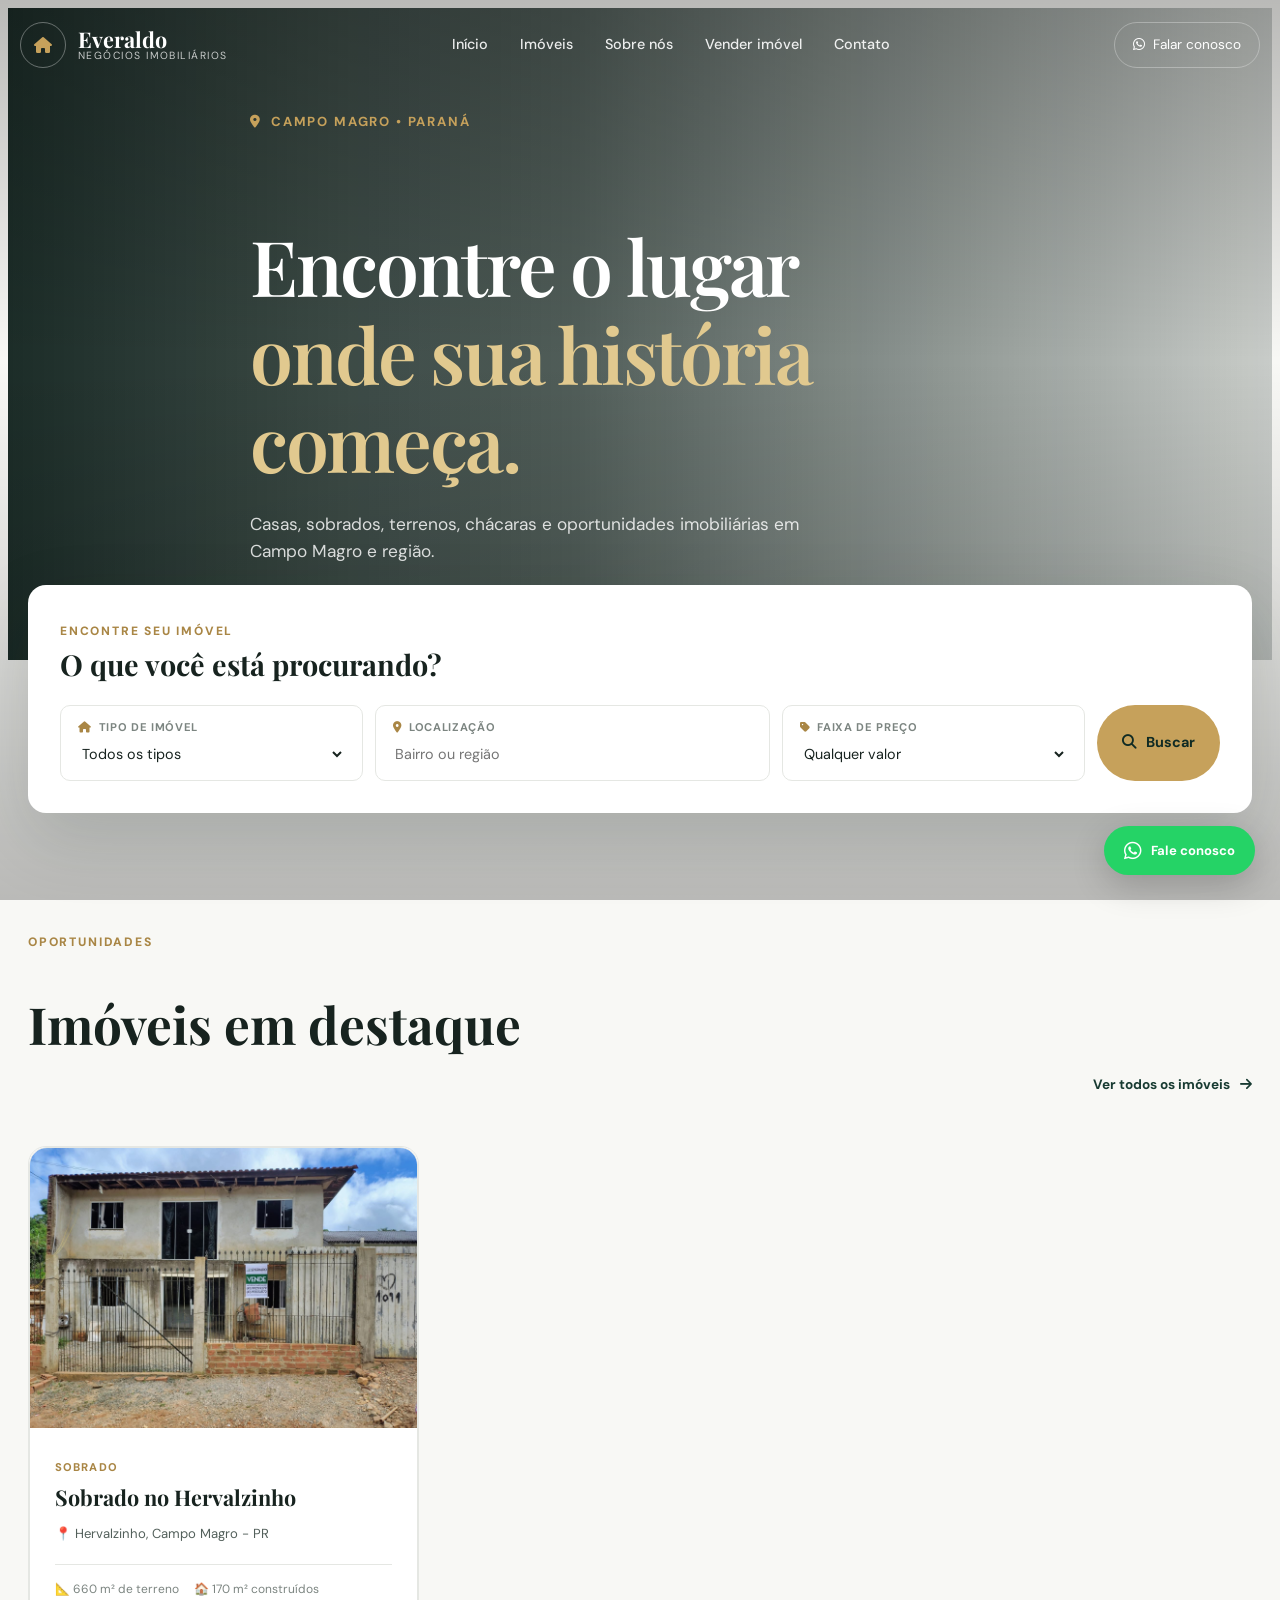
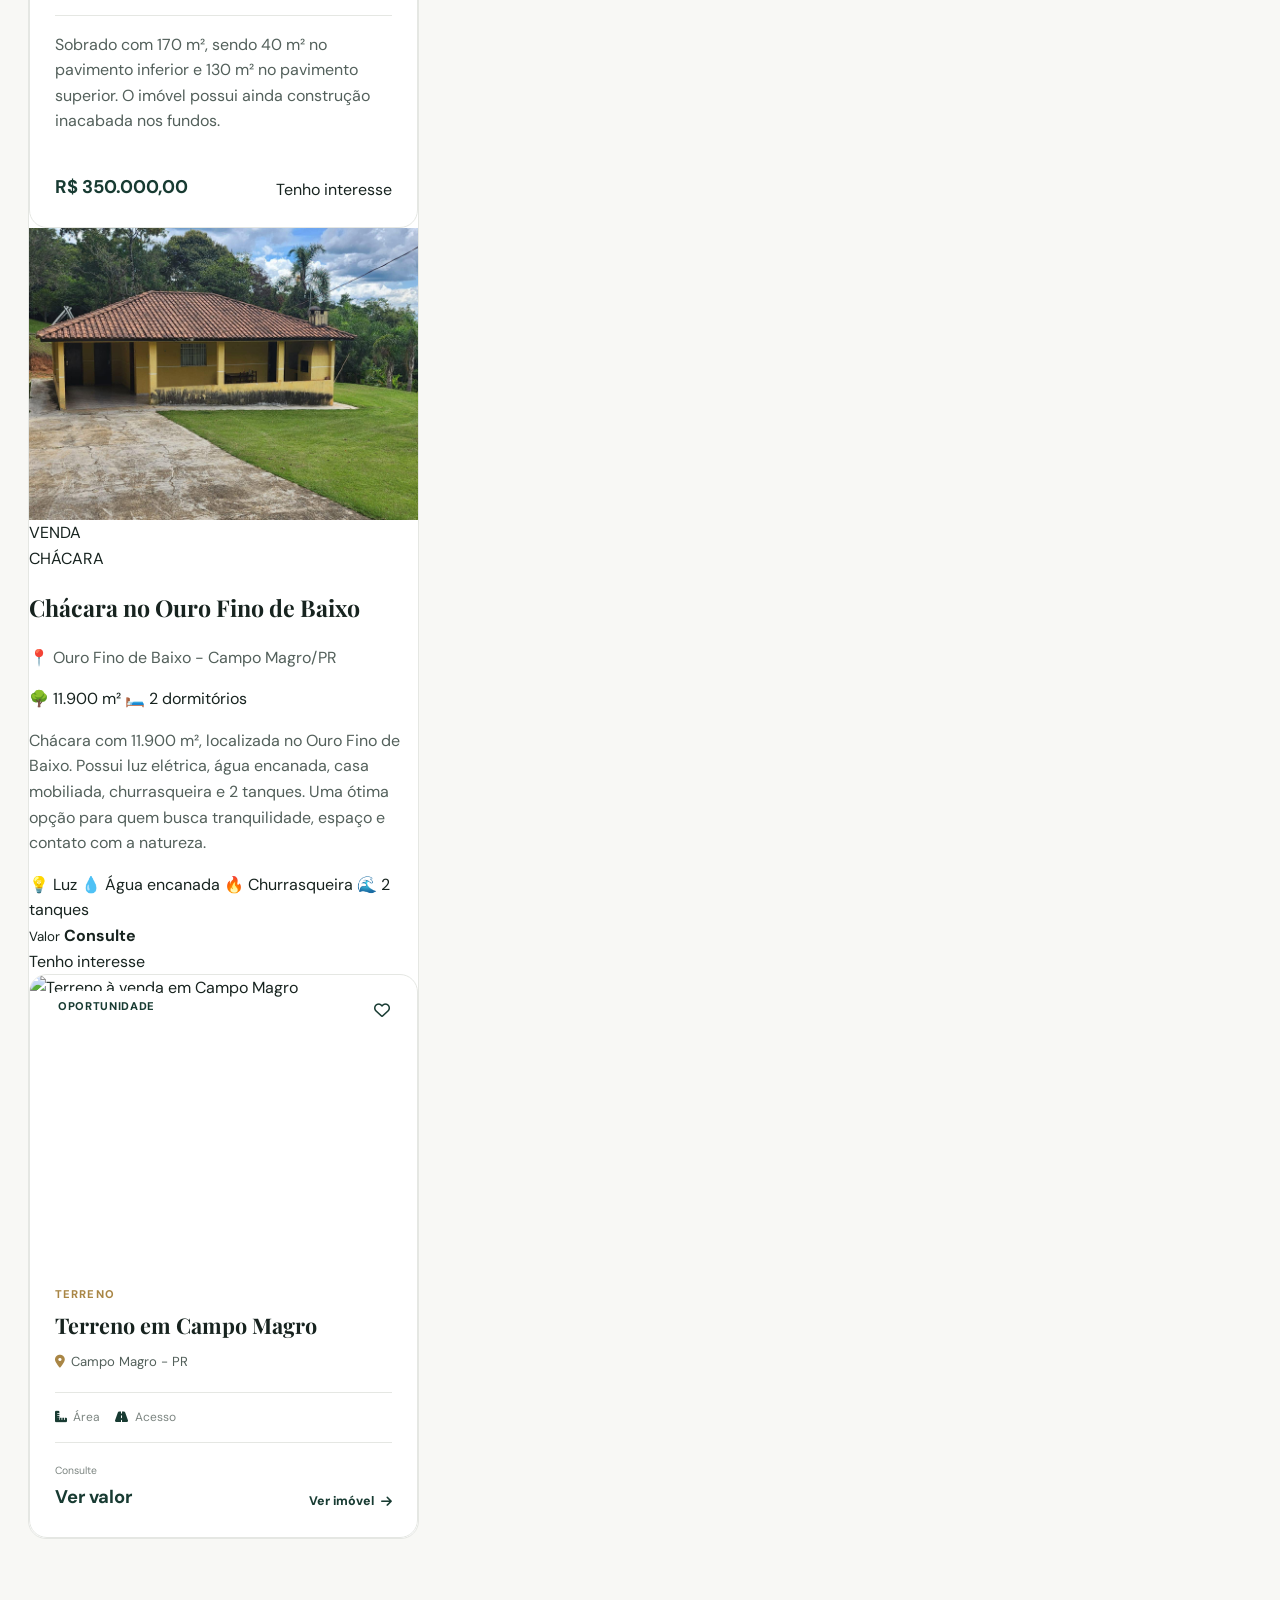
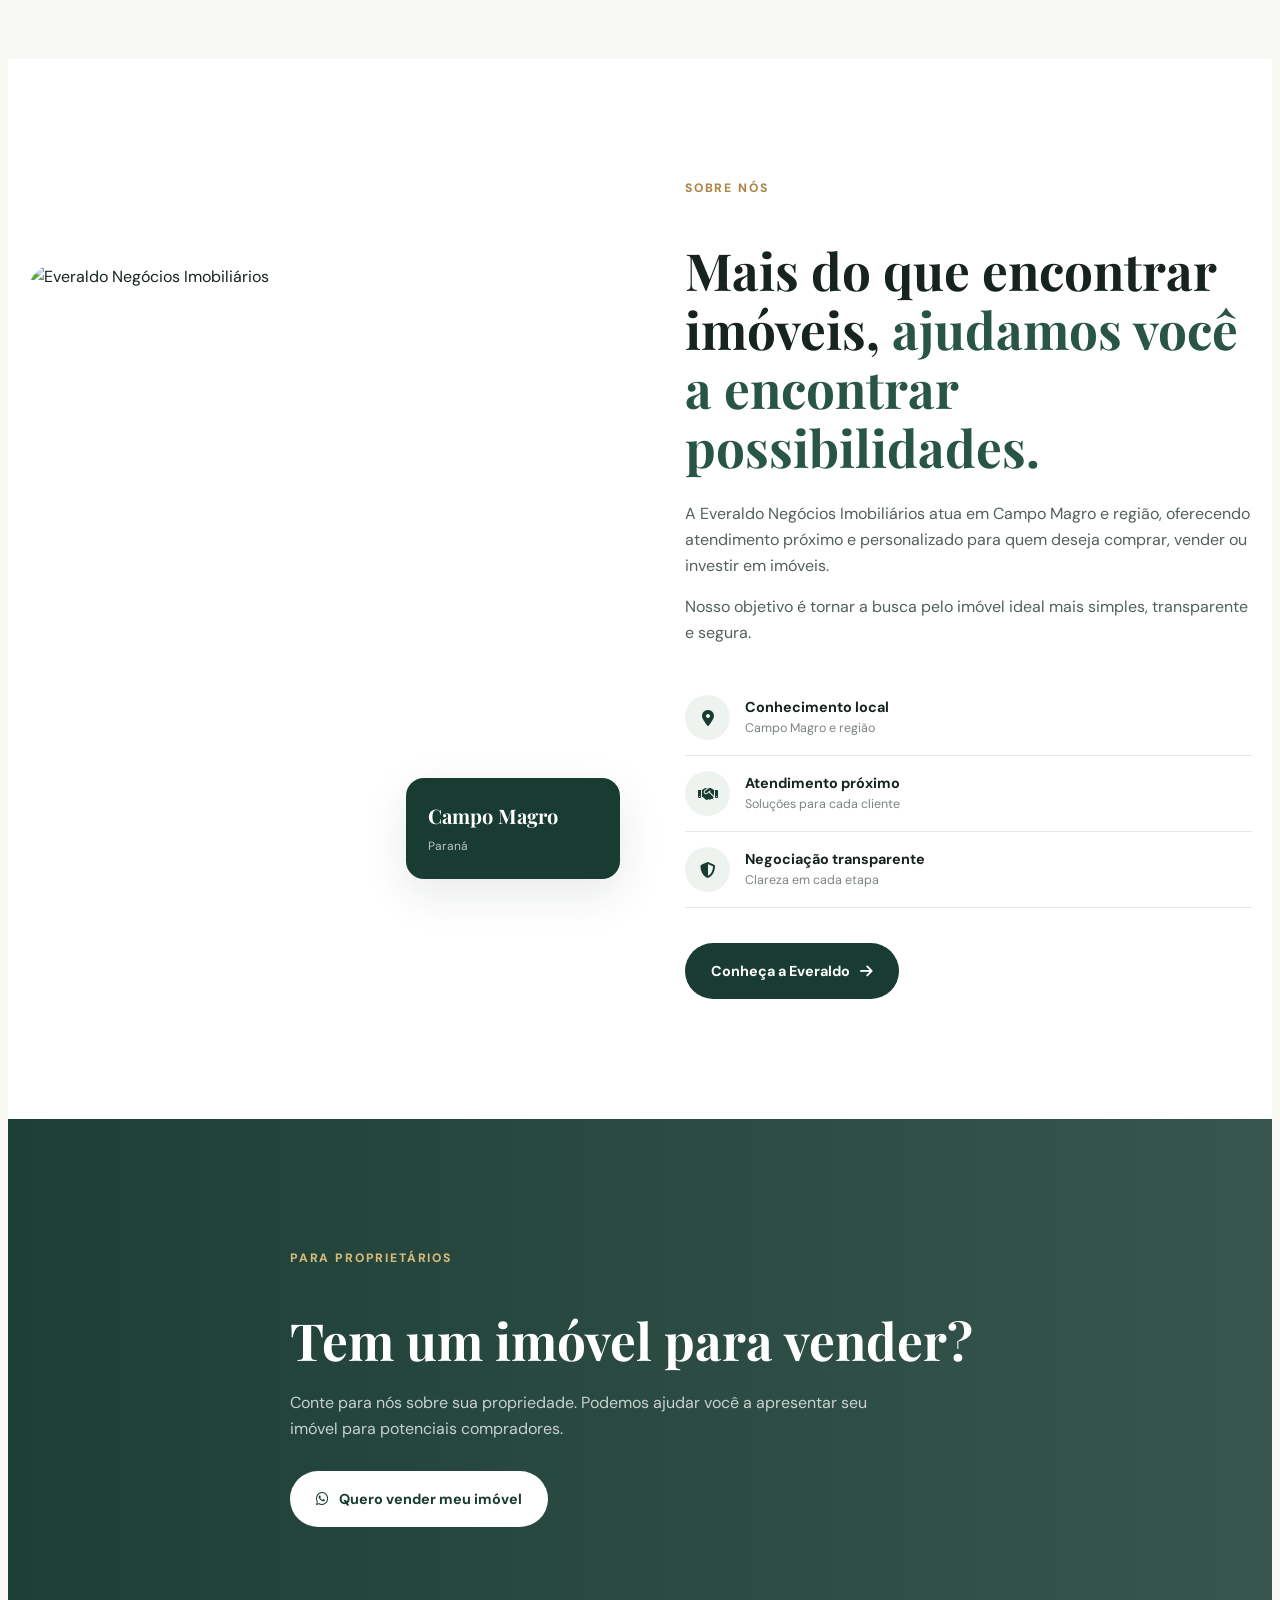
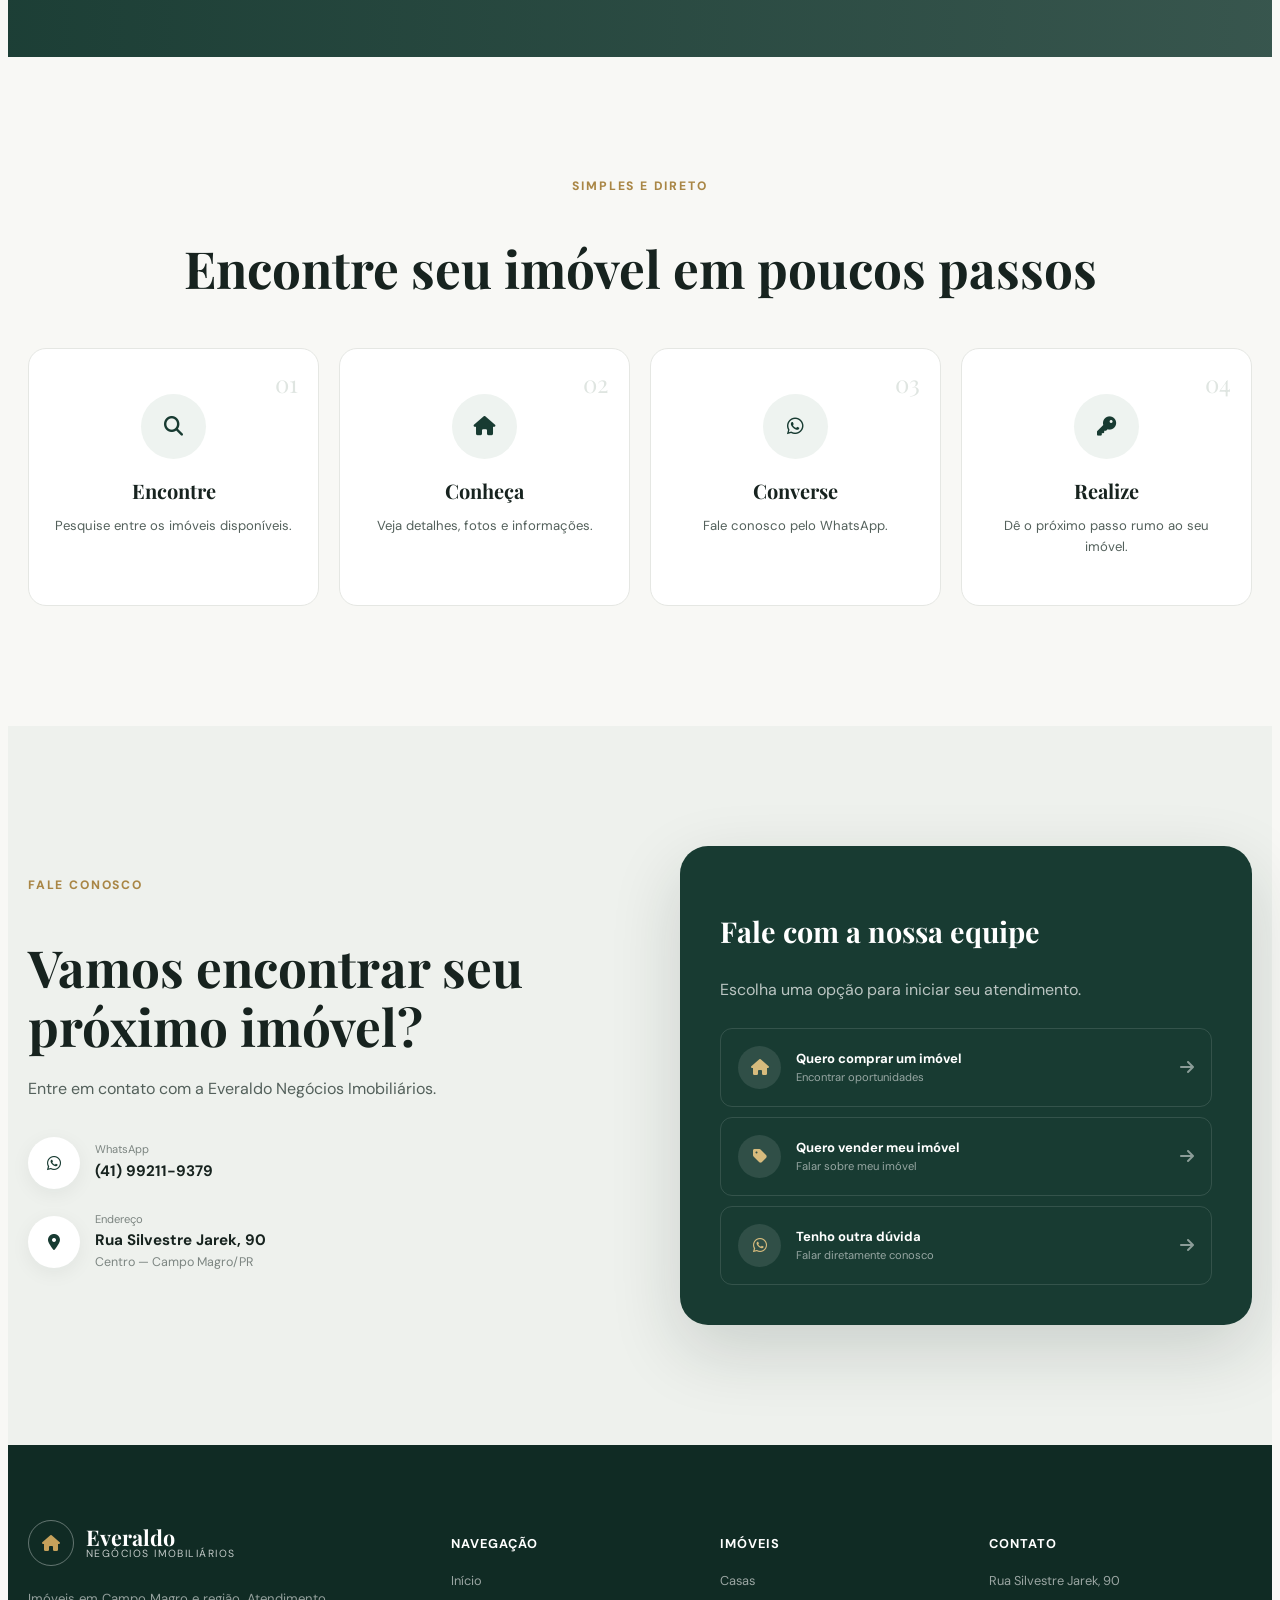
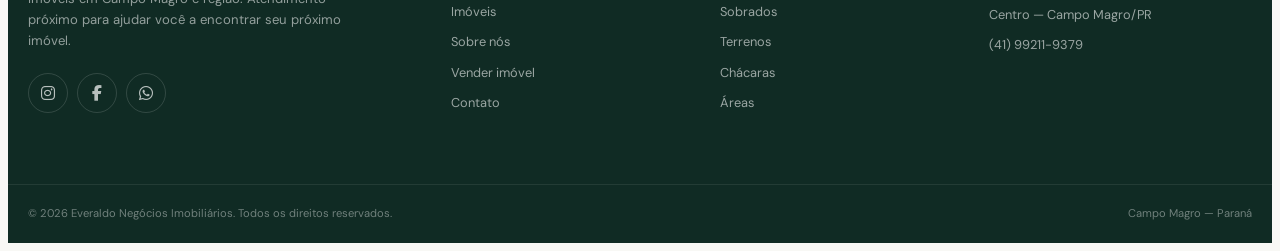
==== index.html @ e84a0f21 "Add files via upload" ====
<!DOCTYPE html>
<html lang="pt-BR">
<head>
    <meta charset="UTF-8">

    <meta name="viewport" content="width=device-width, initial-scale=1.0">

    <meta name="description"
          content="Everaldo Negócios Imobiliários. Encontre casas, sobrados, terrenos e chácaras em Campo Magro e região.">

    <meta name="keywords"
          content="imobiliária Campo Magro, imóveis Campo Magro, casas Campo Magro, terrenos Campo Magro, sobrados Campo Magro">

    <meta name="author" content="Everaldo Negócios Imobiliários">

    <title>Everaldo Negócios Imobiliários | Campo Magro - PR</title>

    <!-- CSS -->
    <link rel="stylesheet" href="index.css">

    <!-- Google Fonts -->
    <link rel="preconnect" href="https://fonts.googleapis.com">
    <link rel="preconnect" href="https://fonts.gstatic.com" crossorigin>

    <link href="https://fonts.googleapis.com/css2?family=DM+Sans:wght@400;500;600;700&family=Playfair+Display:wght@500;600;700&display=swap"
          rel="stylesheet">

    <!-- Ícones -->
    <link rel="stylesheet"
          href="https://cdnjs.cloudflare.com/ajax/libs/font-awesome/6.5.2/css/all.min.css">
</head>

<body>

<!-- =====================================================
     HEADER
===================================================== -->

<header class="header">

    <div class="container header-container">

        <!-- LOGO -->
        <a href="imagens/logo-escritorio.jpg" class="logo">

            <span class="logo-icon">
                <i class="fa-solid fa-house"></i>
            </span>

            <span class="logo-text">
                <strong>Everaldo</strong>
                <small>Negócios Imobiliários</small>
            </span>

        </a>


        <!-- MENU DESKTOP -->
        <nav class="nav">

            <a href="#inicio">Início</a>

            <a href="#imoveis">Imóveis</a>

            <a href="#sobre">Sobre nós</a>

            <a href="#vender">Vender imóvel</a>

            <a href="#contato">Contato</a>

        </nav>


        <!-- BOTÃO WHATSAPP -->
        <a
            href="https://wa.me/5541992119379"
            target="_blank"
            class="header-whatsapp">

            <i class="fa-brands fa-whatsapp"></i>

            Falar conosco

        </a>


        <!-- MENU MOBILE -->
        <button class="menu-mobile" aria-label="Abrir menu">

            <i class="fa-solid fa-bars"></i>

        </button>

    </div>

</header>


<!-- =====================================================
     HERO
===================================================== -->

<main>

<section class="hero" id="inicio">

    <div class="hero-overlay"></div>

    <div class="container hero-content">

        <span class="hero-label">

            <i class="fa-solid fa-location-dot"></i>

            Campo Magro • Paraná

        </span>


        <h1>

            Encontre o lugar
            <br>

            <span>onde sua história começa.</span>

        </h1>


        <p>

            Casas, sobrados, terrenos, chácaras e oportunidades
            imobiliárias em Campo Magro e região.

        </p>


        <div class="hero-buttons">

            <a href="#imoveis" class="btn btn-primary">

                <i class="fa-solid fa-magnifying-glass"></i>

                Encontrar meu imóvel

            </a>


            <a href="#vender" class="btn btn-outline">

                Quero vender meu imóvel

            </a>

        </div>

    </div>

</section>


<!-- =====================================================
     BUSCA
===================================================== -->

<section class="search-section">

    <div class="container">

        <div class="search-box">

            <div class="search-title">

                <span>Encontre seu imóvel</span>

                <h2>O que você está procurando?</h2>

            </div>


            <form class="property-search">

                <!-- TIPO -->

                <div class="search-field">

                    <label for="tipo">

                        <i class="fa-solid fa-house"></i>

                        Tipo de imóvel

                    </label>

                    <select id="tipo">

                        <option value="">Todos os tipos</option>

                        <option value="casa">Casa</option>

                        <option value="sobrado">Sobrado</option>

                        <option value="terreno">Terreno</option>

                        <option value="chacara">Chácara</option>

                        <option value="comercial">Comercial</option>

                        <option value="area">Área</option>

                    </select>

                </div>


                <!-- LOCALIZAÇÃO -->

                <div class="search-field">

                    <label for="localizacao">

                        <i class="fa-solid fa-location-dot"></i>

                        Localização

                    </label>

                    <input
                        type="text"
                        id="localizacao"
                        placeholder="Bairro ou região">

                </div>


                <!-- PREÇO -->

                <div class="search-field">

                    <label for="preco">

                        <i class="fa-solid fa-tag"></i>

                        Faixa de preço

                    </label>

                    <select id="preco">

                        <option value="">Qualquer valor</option>

                        <option value="100">Até R$ 100 mil</option>

                        <option value="250">Até R$ 250 mil</option>

                        <option value="500">Até R$ 500 mil</option>

                        <option value="750">Até R$ 750 mil</option>

                        <option value="1000">Até R$ 1 milhão</option>

                    </select>

                </div>


                <!-- BOTÃO -->

                <button type="submit" class="btn btn-primary search-button">

                    <i class="fa-solid fa-magnifying-glass"></i>

                    Buscar

                </button>

            </form>

        </div>

    </div>

</section>


<!-- =====================================================
     IMÓVEIS EM DESTAQUE
===================================================== -->

<section class="properties-section" id="imoveis">

    <div class="container">

        <div class="section-heading">

            <div>

                <span class="section-label">
                    Oportunidades
                </span>

                <h2>
                    Imóveis em destaque
                </h2>

            </div>


            <a href="pages/imoveis.html" class="view-all">

                Ver todos os imóveis

                <i class="fa-solid fa-arrow-right"></i>

            </a>

        </div>


        <div class="properties-grid">


            <!-- IMÓVEL 1 -->

            <article class="property-card">

                <article class="property-card">
    <div class="property-image">
        <img src="imagens/imagens sobrado/sobrado6jpg.jpg"
             alt="Sobrado à venda no Hervalzinho, Campo Magro">

        <span class="property-badge">VENDA</span>
    </div>

    <div class="property-content">
        <span class="property-type">SOBRADO</span>

        <h3>Sobrado no Hervalzinho</h3>

        <p class="property-location">
            📍 Hervalzinho, Campo Magro - PR
        </p>

        <div class="property-features">
            <span>📐 660 m² de terreno</span>
            <span>🏠 170 m² construídos</span>
        </div>

        <p class="property-description">
            Sobrado com 170 m², sendo 40 m² no pavimento inferior
            e 130 m² no pavimento superior. O imóvel possui ainda
            construção inacabada nos fundos.
        </p>

        <div class="property-footer">
            <strong>R$ 350.000,00</strong>

            <a href="https://wa.me/5541992119379?text=Olá!%20Tenho%20interesse%20no%20sobrado%20de%20170m²%20no%20Hervalzinho."
               target="_blank"
               class="btn-whatsapp">
                Tenho interesse
            </a>
        </div>
    </div>
</article>

            <!-- IMÓVEL 2 -->

            <article class="imovel-card">

                        <div class="imovel-image">

                            <img
                                src="imagens/imagens chacara/chacara1.jpg"
                                alt="Chácara à venda no Ouro Fino de Baixo"
                            >

                            <span class="badge">
                                VENDA
                            </span>

                        </div>


                        <div class="imovel-content">

                            <span class="imovel-tipo">
                                CHÁCARA
                            </span>

                            <h3>
                                Chácara no Ouro Fino de Baixo
                            </h3>

                            <p class="localizacao">
                                📍 Ouro Fino de Baixo - Campo Magro/PR
                            </p>


                            <div class="imovel-info">

                                <span>
                                    🌳 11.900 m²
                                </span>

                                <span>
                                    🛏️ 2 dormitórios
                                </span>

                            </div>


                            <p class="descricao">

                                Chácara com 11.900 m², localizada
                                no Ouro Fino de Baixo.

                                Possui luz elétrica, água encanada,
                                casa mobiliada, churrasqueira e
                                2 tanques.

                                Uma ótima opção para quem busca
                                tranquilidade, espaço e contato
                                com a natureza.

                            </p>


                            <div class="caracteristicas">

                                <span>💡 Luz</span>
                                <span>💧 Água encanada</span>
                                <span>🔥 Churrasqueira</span>
                                <span>🌊 2 tanques</span>

                            </div>


                            <div class="preco">

                                <small>
                                    Valor
                                </small>

                                <strong>
                                    Consulte
                                </strong>

                            </div>


                            <a
                                class="btn-card"
                                href="https://wa.me/5541992119379?text=Olá! Tenho interesse na chácara de 11.900m² no Ouro Fino de Baixo."
                                target="_blank"
                            >
                                Tenho interesse
                            </a>

                        </div>

                    </article>

            <!-- IMÓVEL 3 -->

            <article class="property-card">

                <div class="property-image">

                    <img
                        src="images/imovel-03.jpg"
                        alt="Terreno à venda em Campo Magro">

                    <span class="property-status">
                        Oportunidade
                    </span>

                    <button
                        class="favorite"
                        aria-label="Favoritar imóvel">

                        <i class="fa-regular fa-heart"></i>

                    </button>

                </div>


                <div class="property-content">

                    <span class="property-type">
                        Terreno
                    </span>

                    <h3>
                        Terreno em Campo Magro
                    </h3>

                    <p class="property-location">

                        <i class="fa-solid fa-location-dot"></i>

                        Campo Magro - PR

                    </p>


                    <div class="property-features">

                        <span>

                            <i class="fa-solid fa-ruler-combined"></i>

                            Área

                        </span>

                        <span>

                            <i class="fa-solid fa-road"></i>

                            Acesso

                        </span>

                    </div>


                    <div class="property-footer">

                        <div>

                            <small>
                                Consulte
                            </small>

                            <strong>
                                Ver valor
                            </strong>

                        </div>

                        <a
                            href="#"
                            class="property-button">

                            Ver imóvel

                            <i class="fa-solid fa-arrow-right"></i>

                        </a>

                    </div>

                </div>

            </article>

        </div>

    </div>

</section>


<!-- =====================================================
     SOBRE / DIFERENCIAIS
===================================================== -->

<section class="about-section" id="sobre">

    <div class="container about-grid">


        <div class="about-image">

            <img
                src="images/imobiliaria.jpg"
                alt="Everaldo Negócios Imobiliários">

            <div class="about-badge">

                <strong>Campo Magro</strong>

                <span>Paraná</span>

            </div>

        </div>


        <div class="about-content">

            <span class="section-label">
                Sobre nós
            </span>

            <h2>
                Mais do que encontrar imóveis,
                <span>ajudamos você a encontrar possibilidades.</span>
            </h2>

            <p>

                A Everaldo Negócios Imobiliários atua em Campo Magro
                e região, oferecendo atendimento próximo e personalizado
                para quem deseja comprar, vender ou investir em imóveis.

            </p>

            <p>

                Nosso objetivo é tornar a busca pelo imóvel ideal
                mais simples, transparente e segura.

            </p>


            <div class="about-features">

                <div>

                    <i class="fa-solid fa-location-dot"></i>

                    <div>

                        <strong>
                            Conhecimento local
                        </strong>

                        <span>
                            Campo Magro e região
                        </span>

                    </div>

                </div>


                <div>

                    <i class="fa-solid fa-handshake"></i>

                    <div>

                        <strong>
                            Atendimento próximo
                        </strong>

                        <span>
                            Soluções para cada cliente
                        </span>

                    </div>

                </div>


                <div>

                    <i class="fa-solid fa-shield-halved"></i>

                    <div>

                        <strong>
                            Negociação transparente
                        </strong>

                        <span>
                            Clareza em cada etapa
                        </span>

                    </div>

                </div>

            </div>


            <a href="#contato" class="btn btn-dark">

                Conheça a Everaldo

                <i class="fa-solid fa-arrow-right"></i>

            </a>

        </div>

    </div>

</section>


<!-- =====================================================
     VENDA SEU IMÓVEL
===================================================== -->

<section class="sell-section" id="vender">

    <div class="container sell-content">

        <span class="section-label">
            Para proprietários
        </span>

        <h2>
            Tem um imóvel para vender?
        </h2>

        <p>

            Conte para nós sobre sua propriedade.
            Podemos ajudar você a apresentar seu imóvel
            para potenciais compradores.

        </p>


        <a
            href="https://wa.me/5541992119379?text=Olá!%20Gostaria%20de%20anunciar%20meu%20imóvel."
            target="_blank"
            class="btn btn-light">

            <i class="fa-brands fa-whatsapp"></i>

            Quero vender meu imóvel

        </a>

    </div>

</section>


<!-- =====================================================
     COMO FUNCIONA
===================================================== -->

<section class="steps-section">

    <div class="container">

        <div class="section-heading centered">

            <span class="section-label">
                Simples e direto
            </span>

            <h2>
                Encontre seu imóvel em poucos passos
            </h2>

        </div>


        <div class="steps-grid">


            <div class="step">

                <span class="step-number">
                    01
                </span>

                <div class="step-icon">

                    <i class="fa-solid fa-magnifying-glass"></i>

                </div>

                <h3>
                    Encontre
                </h3>

                <p>
                    Pesquise entre os imóveis disponíveis.
                </p>

            </div>


            <div class="step">

                <span class="step-number">
                    02
                </span>

                <div class="step-icon">

                    <i class="fa-solid fa-house"></i>

                </div>

                <h3>
                    Conheça
                </h3>

                <p>
                    Veja detalhes, fotos e informações.
                </p>

            </div>


            <div class="step">

                <span class="step-number">
                    03
                </span>

                <div class="step-icon">

                    <i class="fa-brands fa-whatsapp"></i>

                </div>

                <h3>
                    Converse
                </h3>

                <p>
                    Fale conosco pelo WhatsApp.
                </p>

            </div>


            <div class="step">

                <span class="step-number">
                    04
                </span>

                <div class="step-icon">

                    <i class="fa-solid fa-key"></i>

                </div>

                <h3>
                    Realize
                </h3>

                <p>
                    Dê o próximo passo rumo ao seu imóvel.
                </p>

            </div>

        </div>

    </div>

</section>


<!-- =====================================================
     CONTATO
===================================================== -->

<section class="contact-section" id="contato">

    <div class="container contact-grid">


        <div class="contact-info">

            <span class="section-label">
                Fale conosco
            </span>

            <h2>
                Vamos encontrar
                seu próximo imóvel?
            </h2>

            <p>

                Entre em contato com a Everaldo
                Negócios Imobiliários.

            </p>


            <div class="contact-item">

                <div class="contact-icon">

                    <i class="fa-brands fa-whatsapp"></i>

                </div>

                <div>

                    <small>
                        WhatsApp
                    </small>

                    <strong>
                        (41) 99211-9379
                    </strong>

                </div>

            </div>


            <div class="contact-item">

                <div class="contact-icon">

                    <i class="fa-solid fa-location-dot"></i>

                </div>

                <div>

                    <small>
                        Endereço
                    </small>

                    <strong>
                        Rua Silvestre Jarek, 90
                    </strong>

                    <span>
                        Centro — Campo Magro/PR
                    </span>

                </div>

            </div>


        </div>


        <div class="contact-card">

            <h3>
                Fale com a nossa equipe
            </h3>

            <p>
                Escolha uma opção para iniciar seu atendimento.
            </p>


            <a
                href="https://wa.me/5541992119379?text=Olá!%20Estou%20procurando%20um%20imóvel."
                target="_blank"
                class="contact-option">

                <span class="option-icon">

                    <i class="fa-solid fa-house"></i>

                </span>

                <span>

                    <strong>
                        Quero comprar um imóvel
                    </strong>

                    <small>
                        Encontrar oportunidades
                    </small>

                </span>

                <i class="fa-solid fa-arrow-right"></i>

            </a>


            <a
                href="https://wa.me/5541992119379?text=Olá!%20Gostaria%20de%20vender%20meu%20imóvel."
                target="_blank"
                class="contact-option">

                <span class="option-icon">

                    <i class="fa-solid fa-tag"></i>

                </span>

                <span>

                    <strong>
                        Quero vender meu imóvel
                    </strong>

                    <small>
                        Falar sobre meu imóvel
                    </small>

                </span>

                <i class="fa-solid fa-arrow-right"></i>

            </a>


            <a
                href="https://wa.me/5541992119379"
                target="_blank"
                class="contact-option">

                <span class="option-icon">

                    <i class="fa-brands fa-whatsapp"></i>

                </span>

                <span>

                    <strong>
                        Tenho outra dúvida
                    </strong>

                    <small>
                        Falar diretamente conosco
                    </small>

                </span>

                <i class="fa-solid fa-arrow-right"></i>

            </a>

        </div>

    </div>

</section>

</main>


<!-- =====================================================
     FOOTER
===================================================== -->

<footer class="footer">

    <div class="container footer-grid">


        <div class="footer-brand">

            <a href="#inicio" class="logo footer-logo">

                <span class="logo-icon">

                    <i class="fa-solid fa-house"></i>

                </span>

                <span class="logo-text">

                    <strong>Everaldo</strong>

                    <small>
                        Negócios Imobiliários
                    </small>

                </span>

            </a>


            <p>

                Imóveis em Campo Magro e região.
                Atendimento próximo para ajudar você
                a encontrar seu próximo imóvel.

            </p>


            <div class="social-links">

                <a href="#" aria-label="Instagram">

                    <i class="fa-brands fa-instagram"></i>

                </a>

                <a href="#" aria-label="Facebook">

                    <i class="fa-brands fa-facebook-f"></i>

                </a>

                <a
                    href="https://wa.me/5541992119379"
                    target="_blank"
                    aria-label="WhatsApp">

                    <i class="fa-brands fa-whatsapp"></i>

                </a>

            </div>

        </div>


        <div class="footer-column">

            <h4>
                Navegação
            </h4>

            <a href="#inicio">
                Início
            </a>

            <a href="#imoveis">
                Imóveis
            </a>

            <a href="#sobre">
                Sobre nós
            </a>

            <a href="#vender">
                Vender imóvel
            </a>

            <a href="#contato">
                Contato
            </a>

        </div>


        <div class="footer-column">

            <h4>
                Imóveis
            </h4>

            <a href="#">
                Casas
            </a>

            <a href="#">
                Sobrados
            </a>

            <a href="#">
                Terrenos
            </a>

            <a href="#">
                Chácaras
            </a>

            <a href="#">
                Áreas
            </a>

        </div>


        <div class="footer-column">

            <h4>
                Contato
            </h4>

            <p>
                Rua Silvestre Jarek, 90
            </p>

            <p>
                Centro — Campo Magro/PR
            </p>

            <a href="tel:+5541992119379">
                (41) 99211-9379
            </a>

        </div>

    </div>


    <div class="footer-bottom">

        <div class="container">

            <span>
                © 2026 Everaldo Negócios Imobiliários.
                Todos os direitos reservados.
            </span>

            <span>
                Campo Magro — Paraná
            </span>

        </div>

    </div>

</footer>


<!-- =====================================================
     BOTÃO FLUTUANTE WHATSAPP
===================================================== -->

<a
    href="https://wa.me/5541992119379"
    target="_blank"
    class="whatsapp-float"
    aria-label="Falar pelo WhatsApp">

    <i class="fa-brands fa-whatsapp"></i>

    <span>
        Fale conosco
    </span>

</a>


<!-- =====================================================
     JAVASCRIPT
===================================================== -->

<script src="js/script.js"></script>

</body>
</html>
---- index.css ----
```css
/* =========================================================
   RESET
========================================================= */

* {
    margin: 0;
    padding: 0;
    box-sizing: border-box;
}

html {
    scroll-behavior: smooth;
}

body {
    font-family: "DM Sans", sans-serif;
    color: #17231f;
    background: #f8f8f5;
    line-height: 1.6;
}

img {
    display: block;
    width: 100%;
}

a {
    color: inherit;
    text-decoration: none;
}

button,
input,
select {
    font: inherit;
}

button {
    cursor: pointer;
}


/* =========================================================
   VARIÁVEIS
========================================================= */

:root {
    --primary: #183b32;
    --primary-dark: #102b24;
    --primary-light: #285548;

    --accent: #c6a15b;
    --accent-dark: #a98645;

    --dark: #17231f;
    --text: #53605b;
    --muted: #7c8581;

    --light: #f8f8f5;
    --white: #ffffff;
    --border: #e5e7e3;

    --shadow-sm: 0 5px 20px rgba(20, 40, 34, 0.06);
    --shadow: 0 15px 45px rgba(20, 40, 34, 0.10);
    --shadow-lg: 0 25px 70px rgba(20, 40, 34, 0.16);

    --radius-sm: 10px;
    --radius: 18px;
    --radius-lg: 28px;

    --container: 1240px;
}


/* =========================================================
   CONTAINER
========================================================= */

.container {
    width: min(100% - 40px, var(--container));
    margin-inline: auto;
}


/* =========================================================
   TIPOGRAFIA
========================================================= */

h1,
h2,
h3,
h4 {
    font-family: "Playfair Display", serif;
    line-height: 1.15;
}

h1 {
    font-size: clamp(3rem, 6vw, 5.5rem);
}

h2 {
    font-size: clamp(2.2rem, 4vw, 3.6rem);
}

h3 {
    font-size: 1.45rem;
}

p {
    color: var(--text);
}


/* =========================================================
   HEADER
========================================================= */

.header {
    position: absolute;
    z-index: 100;
    top: 0;
    left: 0;
    width: 100%;
    padding: 22px 0;
    color: var(--white);
}

.header-container {
    display: flex;
    align-items: center;
    justify-content: space-between;
    gap: 30px;
}


/* LOGO */

.logo {
    display: inline-flex;
    align-items: center;
    gap: 12px;
}

.logo-icon {
    width: 44px;
    height: 44px;
    display: grid;
    place-items: center;
    border: 1px solid rgba(255,255,255,0.35);
    border-radius: 50%;
    color: var(--accent);
}

.logo-text {
    display: flex;
    flex-direction: column;
    line-height: 1.05;
}

.logo-text strong {
    font-family: "Playfair Display", serif;
    font-size: 1.35rem;
}

.logo-text small {
    font-size: 0.65rem;
    letter-spacing: 0.14em;
    text-transform: uppercase;
    opacity: 0.75;
}


/* NAV */

.nav {
    display: flex;
    align-items: center;
    gap: 32px;
}

.nav a {
    position: relative;
    font-size: 0.9rem;
    font-weight: 500;
    opacity: 0.9;
    transition: 0.3s;
}

.nav a::after {
    content: "";
    position: absolute;
    left: 0;
    bottom: -7px;
    width: 0;
    height: 1px;
    background: var(--accent);
    transition: 0.3s;
}

.nav a:hover {
    opacity: 1;
}

.nav a:hover::after {
    width: 100%;
}


/* HEADER WHATSAPP */

.header-whatsapp {
    display: inline-flex;
    align-items: center;
    gap: 8px;
    padding: 11px 18px;
    border: 1px solid rgba(255,255,255,0.3);
    border-radius: 100px;
    font-size: 0.85rem;
    transition: 0.3s;
}

.header-whatsapp:hover {
    background: var(--white);
    color: var(--primary);
}


/* MENU MOBILE */

.menu-mobile {
    display: none;
    width: 44px;
    height: 44px;
    border: 1px solid rgba(255,255,255,0.35);
    border-radius: 50%;
    background: transparent;
    color: white;
}


/* =========================================================
   HERO
========================================================= */

.hero {
    background:
        linear-gradient(
            90deg,
            rgba(10, 28, 23, 0.92) 0%,
            rgba(10, 28, 23, 0.70) 45%,
            rgba(10, 28, 23, 0.20) 100%
        ),
        url("../images/hero.jpg") center/cover no-repeat;
}
.hero-overlay {
    position: absolute;
    inset: 0;
    background:
        linear-gradient(
            180deg,
            rgba(0,0,0,0.25),
            transparent 40%,
            rgba(0,0,0,0.25)
        );
}

.hero-content {
    position: relative;
    z-index: 2;
    max-width: 780px;
    padding-top: 100px;
    color: white;
}

.hero-label {
    display: inline-flex;
    align-items: center;
    gap: 9px;
    margin-bottom: 25px;
    color: var(--accent);
    font-size: 0.82rem;
    font-weight: 700;
    letter-spacing: 0.14em;
    text-transform: uppercase;
}

.hero h1 {
    margin-bottom: 25px;
    font-weight: 600;
    letter-spacing: -0.03em;
}

.hero h1 span {
    color: #e1c98f;
}

.hero p {
    max-width: 600px;
    margin-bottom: 38px;
    color: rgba(255,255,255,0.82);
    font-size: 1.08rem;
}

.hero-buttons {
    display: flex;
    flex-wrap: wrap;
    gap: 14px;
}


/* =========================================================
   BOTÕES
========================================================= */

.btn {
    min-height: 54px;
    display: inline-flex;
    align-items: center;
    justify-content: center;
    gap: 10px;
    padding: 0 25px;
    border-radius: 100px;
    border: 1px solid transparent;
    font-size: 0.9rem;
    font-weight: 700;
    transition:
        transform 0.3s,
        background 0.3s,
        color 0.3s,
        border 0.3s;
}

.btn:hover {
    transform: translateY(-3px);
}

.btn-primary {
    background: var(--accent);
    color: var(--primary-dark);
}

.btn-primary:hover {
    background: #d7b66f;
}

.btn-outline {
    border-color: rgba(255,255,255,0.4);
    color: white;
}

.btn-outline:hover {
    background: white;
    color: var(--primary);
}

.btn-dark {
    background: var(--primary);
    color: white;
}

.btn-dark:hover {
    background: var(--primary-dark);
}

.btn-light {
    background: white;
    color: var(--primary);
}

.btn-light:hover {
    background: #f0eee6;
}


/* =========================================================
   BUSCA
========================================================= */

.search-section {
    position: relative;
    z-index: 5;
    margin-top: -75px;
}

.search-box {
    padding: 32px;
    border-radius: var(--radius);
    background: white;
    box-shadow: var(--shadow-lg);
}

.search-title {
    margin-bottom: 22px;
}

.search-title span {
    color: var(--accent-dark);
    font-size: 0.75rem;
    font-weight: 800;
    letter-spacing: 0.15em;
    text-transform: uppercase;
}

.search-title h2 {
    margin-top: 5px;
    font-size: 1.8rem;
}

.property-search {
    display: grid;
    grid-template-columns: 1fr 1.3fr 1fr auto;
    gap: 12px;
}

.search-field {
    min-width: 0;
    padding: 13px 17px;
    border: 1px solid var(--border);
    border-radius: var(--radius-sm);
    transition: 0.3s;
}

.search-field:focus-within {
    border-color: var(--accent);
    box-shadow: 0 0 0 3px rgba(198,161,91,0.12);
}

.search-field label {
    display: flex;
    align-items: center;
    gap: 7px;
    margin-bottom: 4px;
    color: var(--muted);
    font-size: 0.7rem;
    font-weight: 700;
    text-transform: uppercase;
    letter-spacing: 0.06em;
}

.search-field label i {
    color: var(--accent-dark);
}

.search-field input,
.search-field select {
    width: 100%;
    border: 0;
    outline: none;
    background: transparent;
    color: var(--dark);
    font-size: 0.9rem;
}

.search-button {
    min-height: 76px;
    border: 0;
}


/* =========================================================
   SEÇÕES
========================================================= */

.properties-section,
.about-section,
.steps-section,
.contact-section {
    padding: 120px 0;
}

.section-heading {
    display: flex;
    align-items: flex-end;
    justify-content: space-between;
    gap: 30px;
    margin-bottom: 50px;
}

.section-heading.centered {
    display: block;
    text-align: center;
}

.section-label {
    display: block;
    margin-bottom: 12px;
    color: var(--accent-dark);
    font-size: 0.76rem;
    font-weight: 800;
    letter-spacing: 0.15em;
    text-transform: uppercase;
}

.view-all {
    display: inline-flex;
    align-items: center;
    gap: 10px;
    color: var(--primary);
    font-size: 0.85rem;
    font-weight: 700;
}

.view-all i {
    transition: transform 0.3s;
}

.view-all:hover i {
    transform: translateX(5px);
}


/* =========================================================
   IMÓVEIS
========================================================= */

.properties-grid {
    display: grid;
    grid-template-columns: repeat(3, 1fr);
    gap: 25px;
}

.property-card {
    overflow: hidden;
    border: 1px solid var(--border);
    border-radius: var(--radius);
    background: white;
    transition:
        transform 0.35s,
        box-shadow 0.35s;
}

.property-card:hover {
    transform: translateY(-8px);
    box-shadow: var(--shadow);
}

.property-image {
    position: relative;
    height: 280px;
    overflow: hidden;
}

.property-image img {
    height: 100%;
    object-fit: cover;
    transition: transform 0.6s;
}

.property-card:hover .property-image img {
    transform: scale(1.06);
}

.property-status {
    position: absolute;
    top: 16px;
    left: 16px;
    padding: 7px 12px;
    border-radius: 100px;
    background: white;
    color: var(--primary);
    font-size: 0.7rem;
    font-weight: 800;
    text-transform: uppercase;
    letter-spacing: 0.06em;
}

.favorite {
    position: absolute;
    top: 15px;
    right: 15px;
    width: 40px;
    height: 40px;
    display: grid;
    place-items: center;
    border: 0;
    border-radius: 50%;
    background: rgba(255,255,255,0.95);
    color: var(--primary);
    transition: 0.3s;
}

.favorite:hover {
    background: var(--primary);
    color: white;
}

.property-content {
    padding: 25px;
}

.property-type {
    color: var(--accent-dark);
    font-size: 0.7rem;
    font-weight: 800;
    letter-spacing: 0.1em;
    text-transform: uppercase;
}

.property-content h3 {
    margin: 7px 0;
    font-size: 1.35rem;
}

.property-location {
    display: flex;
    align-items: center;
    gap: 6px;
    margin-bottom: 20px;
    font-size: 0.82rem;
}

.property-location i {
    color: var(--accent-dark);
}

.property-features {
    display: flex;
    flex-wrap: wrap;
    gap: 15px;
    padding: 15px 0;
    border-top: 1px solid var(--border);
    border-bottom: 1px solid var(--border);
}

.property-features span {
    display: inline-flex;
    align-items: center;
    gap: 6px;
    color: var(--muted);
    font-size: 0.75rem;
}

.property-features i {
    color: var(--primary);
}

.property-footer {
    display: flex;
    align-items: flex-end;
    justify-content: space-between;
    gap: 15px;
    padding-top: 20px;
}

.property-footer small {
    display: block;
    color: var(--muted);
    font-size: 0.65rem;
}

.property-footer strong {
    display: block;
    margin-top: 3px;
    color: var(--primary);
    font-size: 1.15rem;
}

.property-button {
    display: inline-flex;
    align-items: center;
    gap: 7px;
    color: var(--primary);
    font-size: 0.78rem;
    font-weight: 800;
}

.property-button i {
    transition: transform 0.3s;
}

.property-button:hover i {
    transform: translateX(4px);
}


/* =========================================================
   SOBRE
========================================================= */

.about-section {
    background: white;
}

.about-grid {
    display: grid;
    grid-template-columns: 1fr 1fr;
    align-items: center;
    gap: 90px;
}

.about-image {
    position: relative;
}

.about-image > img {
    height: 650px;
    object-fit: cover;
    border-radius: var(--radius-lg);
}

.about-badge {
    position: absolute;
    right: -25px;
    bottom: 35px;
    min-width: 170px;
    padding: 22px;
    border-radius: var(--radius);
    background: var(--primary);
    color: white;
    box-shadow: var(--shadow);
}

.about-badge strong {
    display: block;
    font-family: "Playfair Display", serif;
    font-size: 1.25rem;
}

.about-badge span {
    color: rgba(255,255,255,0.7);
    font-size: 0.75rem;
}

.about-content h2 {
    margin-bottom: 25px;
}

.about-content h2 span {
    color: var(--primary-light);
}

.about-content > p {
    margin-bottom: 15px;
}

.about-features {
    margin: 35px 0;
}

.about-features > div {
    display: flex;
    align-items: center;
    gap: 15px;
    padding: 15px 0;
    border-bottom: 1px solid var(--border);
}

.about-features i {
    width: 45px;
    height: 45px;
    display: grid;
    place-items: center;
    flex-shrink: 0;
    border-radius: 50%;
    background: #eef3f0;
    color: var(--primary);
}

.about-features strong,
.about-features span {
    display: block;
}

.about-features strong {
    font-size: 0.9rem;
}

.about-features span {
    color: var(--muted);
    font-size: 0.78rem;
}


/* =========================================================
   VENDA SEU IMÓVEL
========================================================= */

.sell-section {
    padding: 130px 0;
    position: relative;
    overflow: hidden;
    background:
        linear-gradient(
            90deg,
            rgba(24,59,50,0.98),
            rgba(24,59,50,0.86)
        ),
        url("../images/venda-imovel.jpg") center/cover no-repeat;
    color: white;
}

.sell-content {
    max-width: 700px;
}

.sell-content .section-label {
    color: #d8bb7a;
}

.sell-content h2 {
    margin-bottom: 20px;
}

.sell-content p {
    max-width: 600px;
    margin-bottom: 30px;
    color: rgba(255,255,255,0.75);
}


/* =========================================================
   PASSOS
========================================================= */

.steps-grid {
    display: grid;
    grid-template-columns: repeat(4, 1fr);
    gap: 20px;
}

.step {
    position: relative;
    padding: 35px 25px;
    border: 1px solid var(--border);
    border-radius: var(--radius);
    background: white;
    text-align: center;
}

.step-number {
    position: absolute;
    top: 15px;
    right: 20px;
    color: #dfe5e1;
    font-family: "Playfair Display", serif;
    font-size: 1.5rem;
}

.step-icon {
    width: 65px;
    height: 65px;
    margin: 10px auto 20px;
    display: grid;
    place-items: center;
    border-radius: 50%;
    background: #eef3f0;
    color: var(--primary);
    font-size: 1.2rem;
}

.step h3 {
    margin-bottom: 8px;
    font-size: 1.25rem;
}

.step p {
    font-size: 0.82rem;
}


/* =========================================================
   CONTATO
========================================================= */

.contact-section {
    background: #eef1ed;
}

.contact-grid {
    display: grid;
    grid-template-columns: 1fr 1fr;
    gap: 80px;
    align-items: center;
}

.contact-info h2 {
    max-width: 600px;
    margin-bottom: 20px;
}

.contact-info > p {
    margin-bottom: 35px;
}

.contact-item {
    display: flex;
    align-items: center;
    gap: 15px;
    margin-bottom: 22px;
}

.contact-icon {
    width: 52px;
    height: 52px;
    display: grid;
    place-items: center;
    border-radius: 50%;
    background: white;
    color: var(--primary);
    box-shadow: var(--shadow-sm);
}

.contact-item small,
.contact-item strong,
.contact-item span {
    display: block;
}

.contact-item small {
    color: var(--muted);
    font-size: 0.7rem;
}

.contact-item strong {
    font-size: 0.95rem;
}

.contact-item span {
    color: var(--muted);
    font-size: 0.78rem;
}

.contact-card {
    padding: 40px;
    border-radius: var(--radius-lg);
    background: var(--primary);
    color: white;
    box-shadow: var(--shadow-lg);
}

.contact-card h3 {
    font-size: 1.8rem;
}

.contact-card > p {
    margin: 8px 0 25px;
    color: rgba(255,255,255,0.7);
}

.contact-option {
    display: flex;
    align-items: center;
    gap: 15px;
    padding: 17px;
    margin-top: 10px;
    border: 1px solid rgba(255,255,255,0.12);
    border-radius: 12px;
    transition: 0.3s;
}

.contact-option:hover {
    background: rgba(255,255,255,0.08);
    transform: translateX(5px);
}

.option-icon {
    width: 43px;
    height: 43px;
    display: grid;
    place-items: center;
    flex-shrink: 0;
    border-radius: 50%;
    background: rgba(255,255,255,0.1);
    color: #d7bb7d;
}

.contact-option span:nth-child(2) {
    flex: 1;
}

.contact-option strong,
.contact-option small {
    display: block;
}

.contact-option strong {
    font-size: 0.82rem;
}

.contact-option small {
    color: rgba(255,255,255,0.55);
    font-size: 0.7rem;
}

.contact-option > i {
    color: rgba(255,255,255,0.5);
}


/* =========================================================
   FOOTER
========================================================= */

.footer {
    padding-top: 75px;
    background: #102b24;
    color: white;
}

.footer-grid {
    display: grid;
    grid-template-columns: 1.7fr 1fr 1fr 1.2fr;
    gap: 50px;
    padding-bottom: 60px;
}

.footer-brand p {
    max-width: 350px;
    margin: 22px 0;
    color: rgba(255,255,255,0.55);
    font-size: 0.82rem;
}

.footer-column h4 {
    margin-bottom: 20px;
    color: white;
    font-family: "DM Sans", sans-serif;
    font-size: 0.8rem;
    letter-spacing: 0.08em;
    text-transform: uppercase;
}

.footer-column a,
.footer-column p {
    display: block;
    margin-bottom: 10px;
    color: rgba(255,255,255,0.58);
    font-size: 0.8rem;
    transition: 0.3s;
}

.footer-column a:hover {
    color: white;
}

.social-links {
    display: flex;
    gap: 9px;
}

.social-links a {
    width: 38px;
    height: 38px;
    display: grid;
    place-items: center;
    border: 1px solid rgba(255,255,255,0.14);
    border-radius: 50%;
    color: rgba(255,255,255,0.7);
    transition: 0.3s;
}

.social-links a:hover {
    background: white;
    color: var(--primary);
}

.footer-bottom {
    padding: 20px 0;
    border-top: 1px solid rgba(255,255,255,0.08);
}

.footer-bottom .container {
    display: flex;
    justify-content: space-between;
    gap: 20px;
}

.footer-bottom span {
    color: rgba(255,255,255,0.4);
    font-size: 0.7rem;
}


/* =========================================================
   WHATSAPP FLUTUANTE
========================================================= */

.whatsapp-float {
    position: fixed;
    z-index: 200;
    right: 25px;
    bottom: 25px;

    display: flex;
    align-items: center;
    gap: 9px;

    padding: 14px 20px;

    border-radius: 100px;

    background: #25d366;
    color: white;

    box-shadow: 0 10px 35px rgba(0,0,0,0.2);

    font-size: 0.82rem;
    font-weight: 700;

    transition: 0.3s;
}

.whatsapp-float:hover {
    transform: translateY(-4px);
    background: #1ebe5d;
}

.whatsapp-float i {
    font-size: 1.25rem;
}


/* =========================================================
   ANIMAÇÕES
========================================================= */

@keyframes fadeUp {
    from {
        opacity: 0;
        transform: translateY(25px);
    }

    to {
        opacity: 1;
        transform: translateY(0);
    }
}

.hero-content {
    animation: fadeUp 0.9s ease forwards;
}


/* =========================================================
   TABLET
========================================================= */

@media (max-width: 1050px) {

    .nav {
        gap: 18px;
    }

    .header-whatsapp {
        display: none;
    }

    .property-search {
        grid-template-columns: 1fr 1fr;
    }

    .search-button {
        min-height: 60px;
    }

    .properties-grid {
        grid-template-columns: repeat(2, 1fr);
    }

    .about-grid {
        gap: 50px;
    }

    .steps-grid {
        grid-template-columns: repeat(2, 1fr);
    }

    .footer-grid {
        grid-template-columns: repeat(2, 1fr);
    }
}


/* =========================================================
   MOBILE
========================================================= */

@media (max-width: 760px) {

    .container {
        width: min(100% - 28px, var(--container));
    }


    /* HEADER */

    .header {
        padding: 16px 0;
    }

    .nav {
        display: none;
    }

    .menu-mobile {
        display: grid;
        place-items: center;
    }

    .logo-icon {
        width: 40px;
        height: 40px;
    }

    .logo-text strong {
        font-size: 1.15rem;
    }

    .logo-text small {
        font-size: 0.55rem;
    }


    /* HERO */

    .hero {
        min-height: 750px;
        background:
            linear-gradient(
                180deg,
                rgba(10, 28, 23, 0.80),
                rgba(10, 28, 23, 0.90)
            ),
            url("../images/hero.jpg") center/cover no-repeat;
    }

    .hero-content {
        padding-top: 80px;
    }

    .hero h1 {
        font-size: clamp(2.7rem, 13vw, 4rem);
    }

    .hero p {
        font-size: 0.95rem;
    }

    .hero-buttons {
        flex-direction: column;
        align-items: stretch;
    }

    .hero-buttons .btn {
        width: 100%;
    }


    /* BUSCA */

    .search-section {
        margin-top: -45px;
    }

    .search-box {
        padding: 22px;
    }

    .property-search {
        grid-template-columns: 1fr;
    }

    .search-button {
        width: 100%;
    }


    /* SEÇÕES */

    .properties-section,
    .about-section,
    .steps-section,
    .contact-section {
        padding: 80px 0;
    }

    .section-heading {
        align-items: flex-start;
        flex-direction: column;
        margin-bottom: 30px;
    }

    .section-heading h2 {
        font-size: 2.3rem;
    }


    /* IMÓVEIS */

    .properties-grid {
        grid-template-columns: 1fr;
    }

    .property-image {
        height: 250px;
    }


    /* SOBRE */

    .about-grid {
        grid-template-columns: 1fr;
        gap: 55px;
    }

    .about-image > img {
        height: 450px;
    }

    .about-badge {
        right: 15px;
        bottom: -20px;
    }


    /* VENDA */

    .sell-section {
        padding: 90px 0;
    }


    /* PASSOS */

    .steps-grid {
        grid-template-columns: 1fr;
    }


    /* CONTATO */

    .contact-grid {
        grid-template-columns: 1fr;
        gap: 45px;
    }

    .contact-card {
        padding: 25px;
    }


    /* FOOTER */

    .footer-grid {
        grid-template-columns: 1fr;
        gap: 35px;
    }

    .footer-bottom .container {
        flex-direction: column;
    }


    /* WHATSAPP */

    .whatsapp-float {
        right: 15px;
        bottom: 15px;
        width: 55px;
        height: 55px;
        justify-content: center;
        padding: 0;
        border-radius: 50%;
    }

    .whatsapp-float span {
        display: none;
    }

    .whatsapp-float i {
        font-size: 1.4rem;
    }

}


/* =========================================================
   MOBILE PEQUENO
========================================================= */

@media (max-width: 400px) {

    .hero h1 {
        font-size: 2.65rem;
    }

    .property-content {
        padding: 20px;
    }

    .search-box {
        padding: 18px;
    }

    .contact-card {
        padding: 20px;
    }

}
```
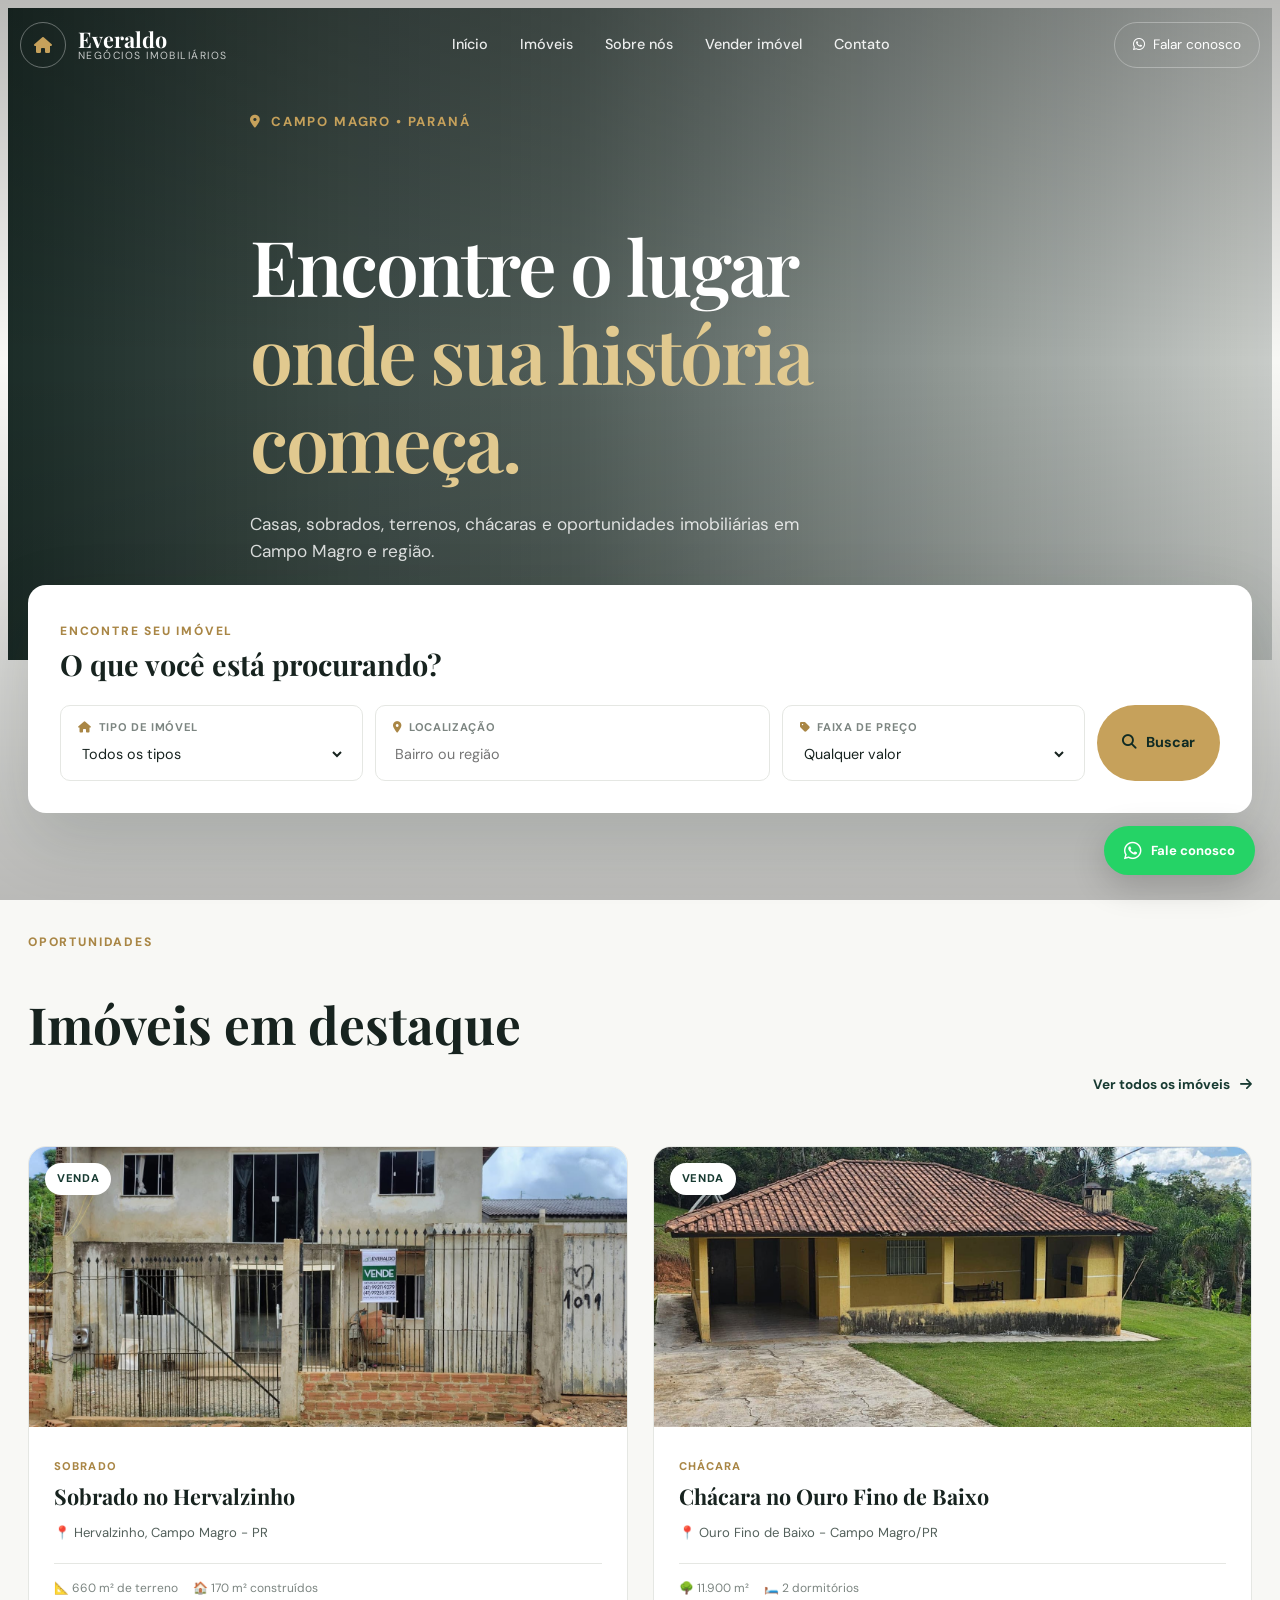
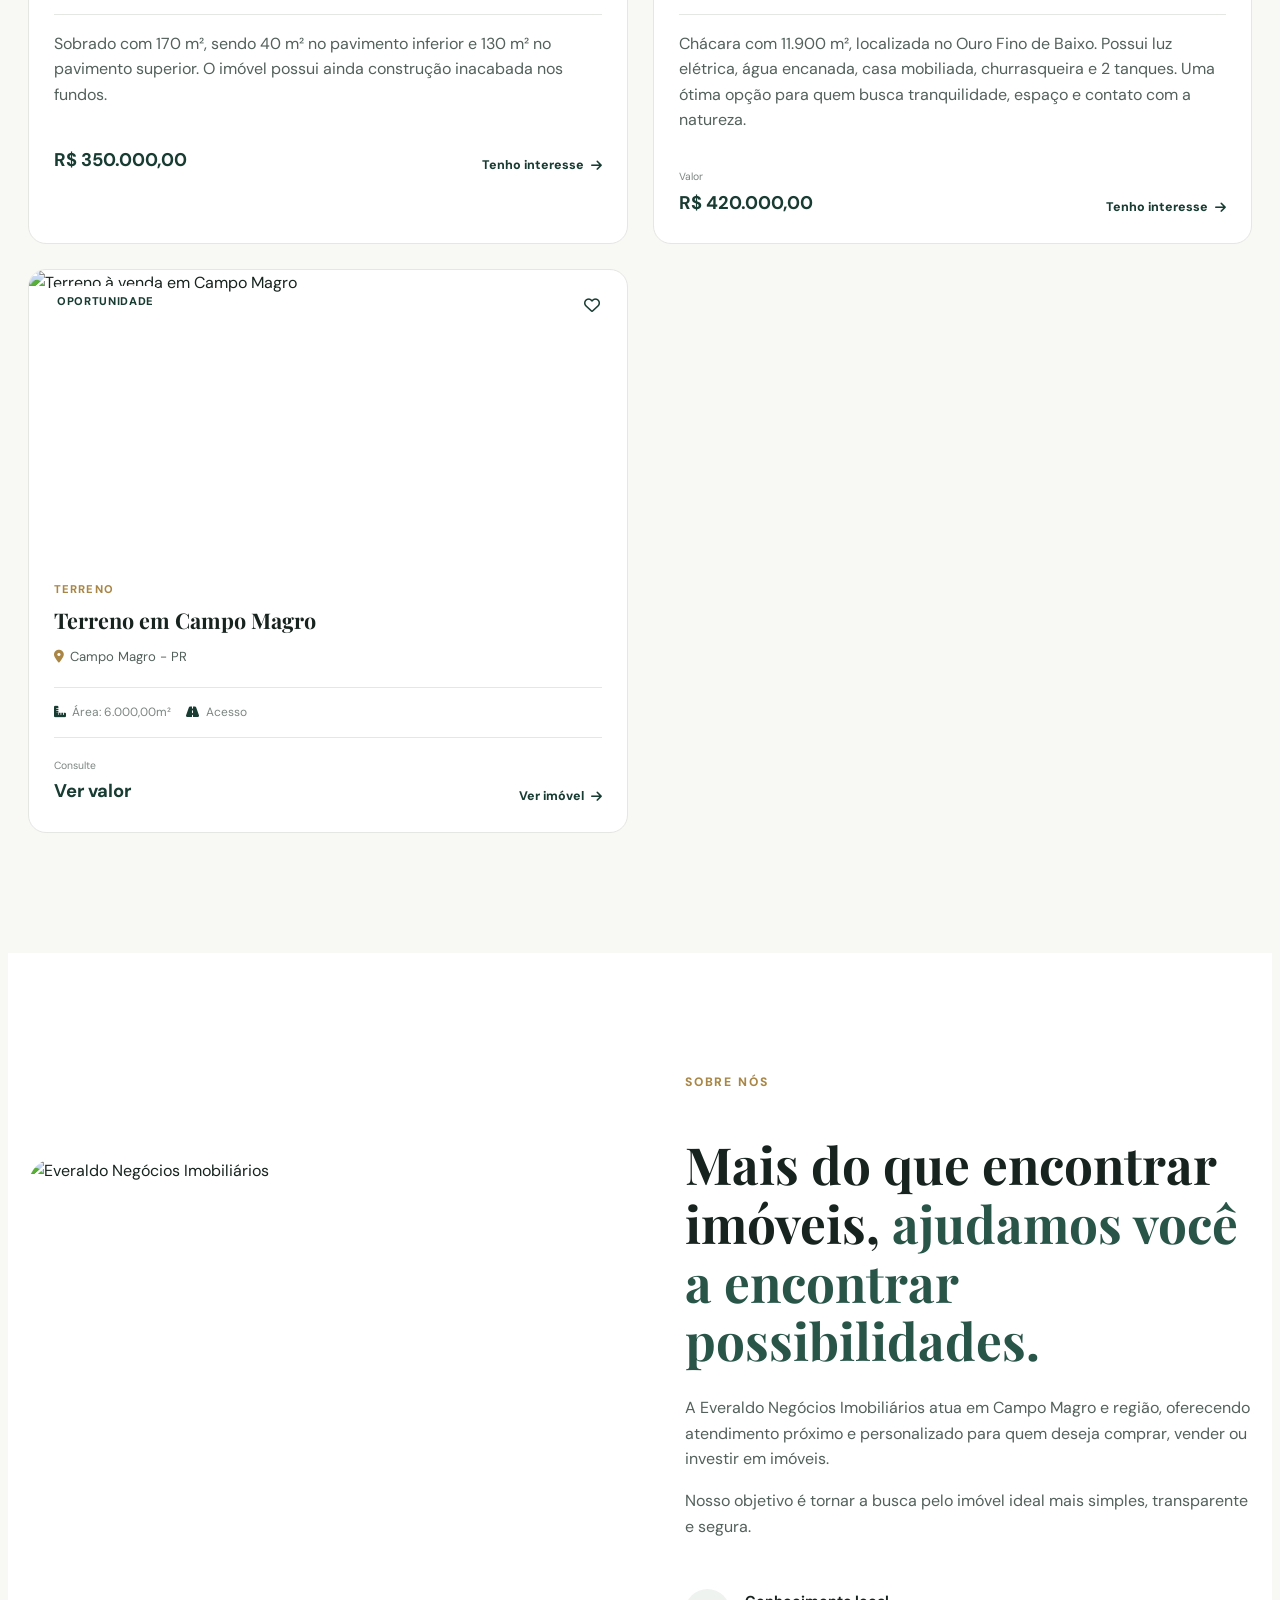
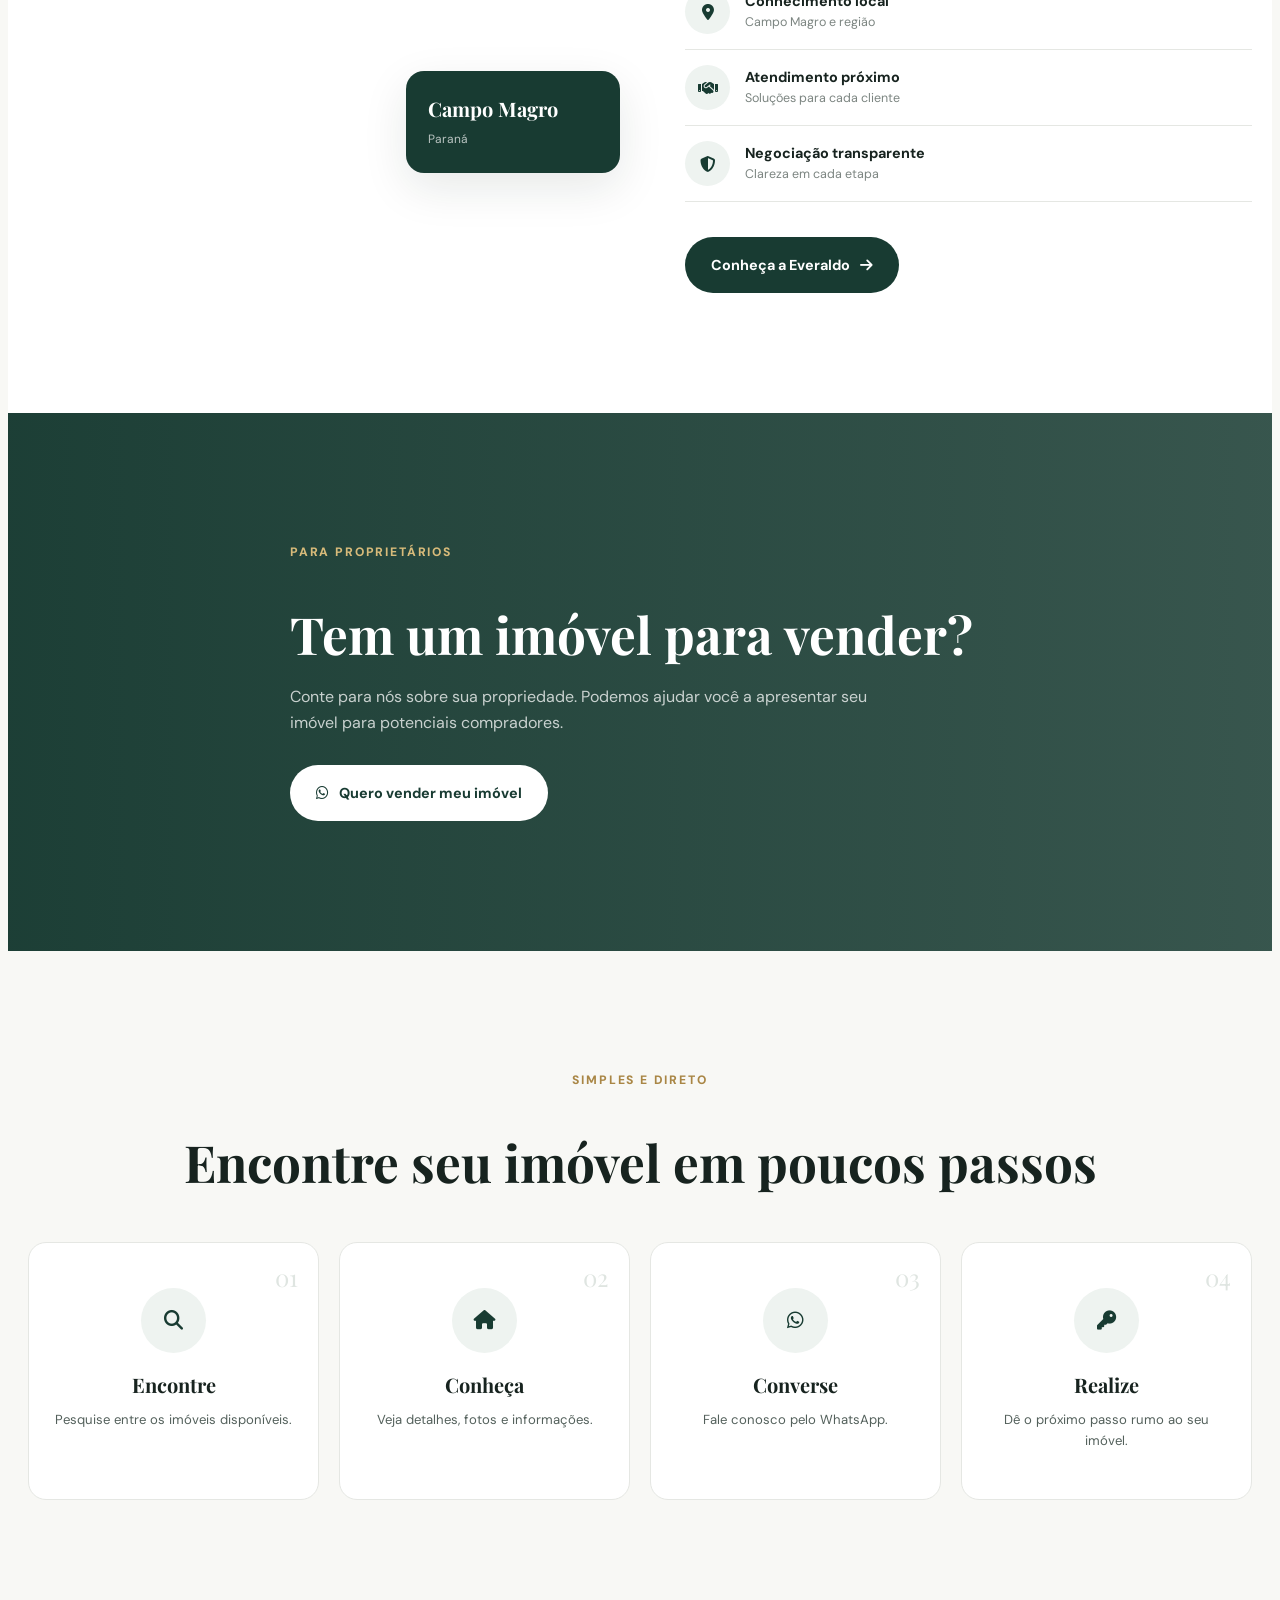
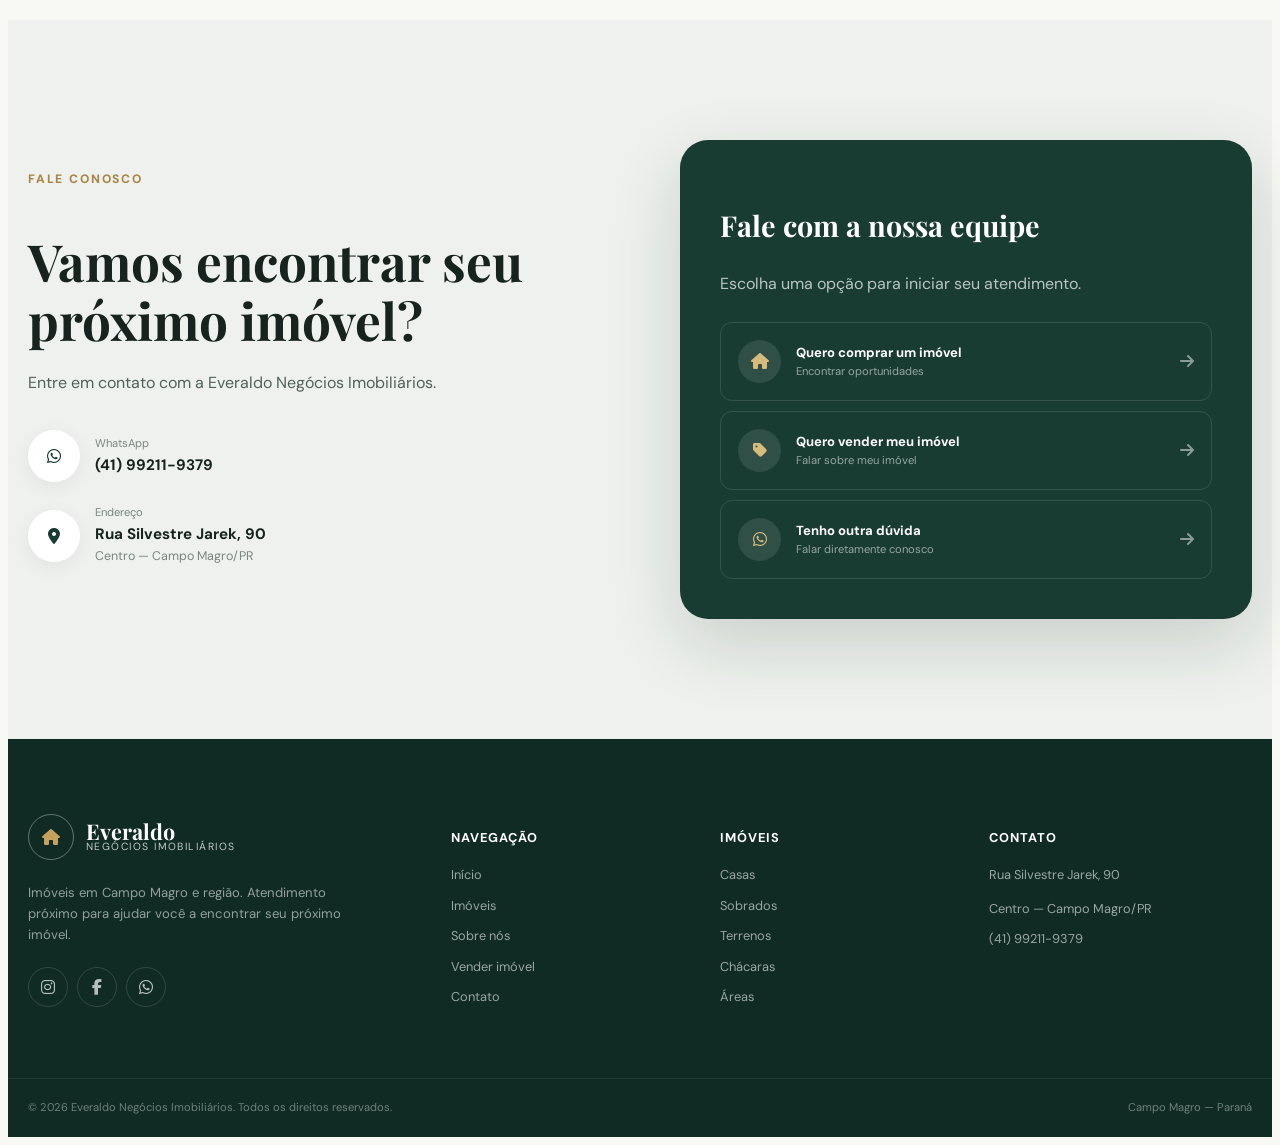
==== commit 7bb8c20b: "atualização.html" ====
--- a/index.html
+++ b/index.html
@@ -324,142 +324,116 @@
 
             <article class="property-card">
 
-                <article class="property-card">
-    <div class="property-image">
-        <img src="imagens/imagens sobrado/sobrado6jpg.jpg"
-             alt="Sobrado à venda no Hervalzinho, Campo Magro">
-
-        <span class="property-badge">VENDA</span>
-    </div>
-
-    <div class="property-content">
-        <span class="property-type">SOBRADO</span>
-
-        <h3>Sobrado no Hervalzinho</h3>
-
-        <p class="property-location">
-            📍 Hervalzinho, Campo Magro - PR
-        </p>
-
-        <div class="property-features">
-            <span>📐 660 m² de terreno</span>
-            <span>🏠 170 m² construídos</span>
-        </div>
-
-        <p class="property-description">
-            Sobrado com 170 m², sendo 40 m² no pavimento inferior
-            e 130 m² no pavimento superior. O imóvel possui ainda
-            construção inacabada nos fundos.
-        </p>
-
-        <div class="property-footer">
-            <strong>R$ 350.000,00</strong>
-
-            <a href="https://wa.me/5541992119379?text=Olá!%20Tenho%20interesse%20no%20sobrado%20de%20170m²%20no%20Hervalzinho."
-               target="_blank"
-               class="btn-whatsapp">
-                Tenho interesse
-            </a>
-        </div>
-    </div>
-</article>
+                <div class="property-image">
+                    <img src="imagens/imagens sobrado/sobrado6jpg.jpg"
+                         alt="Sobrado à venda no Hervalzinho, Campo Magro">
+
+                    <span class="property-status">VENDA</span>
+                </div>
+
+                <div class="property-content">
+                    <span class="property-type">SOBRADO</span>
+
+                    <h3>Sobrado no Hervalzinho</h3>
+
+                    <p class="property-location">
+                        📍 Hervalzinho, Campo Magro - PR
+                    </p>
+
+                    <div class="property-features">
+                        <span>📐 660 m² de terreno</span>
+                        <span>🏠 170 m² construídos</span>
+                    </div>
+
+                    <p class="property-description">
+                        Sobrado com 170 m², sendo 40 m² no pavimento inferior
+                        e 130 m² no pavimento superior. O imóvel possui ainda
+                        construção inacabada nos fundos.
+                    </p>
+
+                    <div class="property-footer">
+                        <div>
+                            <strong>R$ 350.000,00</strong>
+                        </div>
+
+                        <a href="https://wa.me/5541992119379?text=Olá!%20Tenho%20interesse%20no%20sobrado%20de%20170m²%20no%20Hervalzinho."
+                           target="_blank"
+                           class="property-button">
+                            Tenho interesse
+                            <i class="fa-solid fa-arrow-right"></i>
+                        </a>
+                    </div>
+                </div>
+
+            </article>
 
             <!-- IMÓVEL 2 -->
 
-            <article class="imovel-card">
-
-                        <div class="imovel-image">
-
-                            <img
-                                src="imagens/imagens chacara/chacara1.jpg"
-                                alt="Chácara à venda no Ouro Fino de Baixo"
-                            >
-
-                            <span class="badge">
-                                VENDA
-                            </span>
-
+            <article class="property-card">
+
+                <div class="property-image">
+                    <img
+                        src="imagens/imagens chacara/chacara1.jpg"
+                        alt="Chácara à venda no Ouro Fino de Baixo"
+                    >
+
+                    <span class="property-status">
+                        VENDA
+                    </span>
+                </div>
+
+                <div class="property-content">
+                    <span class="property-type">
+                        CHÁCARA
+                    </span>
+
+                    <h3>
+                        Chácara no Ouro Fino de Baixo
+                    </h3>
+
+                    <p class="property-location">
+                        📍 Ouro Fino de Baixo - Campo Magro/PR
+                    </p>
+
+                    <div class="property-features">
+                        <span>🌳 11.900 m²</span>
+                        <span>🛏️ 2 dormitórios</span>
+                    </div>
+
+                    <p class="property-description">
+                        Chácara com 11.900 m², localizada
+                        no Ouro Fino de Baixo.
+
+                        Possui luz elétrica, água encanada,
+                        casa mobiliada, churrasqueira e
+                        2 tanques.
+
+                        Uma ótima opção para quem busca
+                        tranquilidade, espaço e contato
+                        com a natureza.
+                    </p>
+
+                    <div class="property-footer">
+                        <div>
+                            <small>Valor</small>
+                            <strong>
+                                R$ 420.000,00
+                            </strong>
                         </div>
 
-
-                        <div class="imovel-content">
-
-                            <span class="imovel-tipo">
-                                CHÁCARA
-                            </span>
-
-                            <h3>
-                                Chácara no Ouro Fino de Baixo
-                            </h3>
-
-                            <p class="localizacao">
-                                📍 Ouro Fino de Baixo - Campo Magro/PR
-                            </p>
-
-
-                            <div class="imovel-info">
-
-                                <span>
-                                    🌳 11.900 m²
-                                </span>
-
-                                <span>
-                                    🛏️ 2 dormitórios
-                                </span>
-
-                            </div>
-
-
-                            <p class="descricao">
-
-                                Chácara com 11.900 m², localizada
-                                no Ouro Fino de Baixo.
-
-                                Possui luz elétrica, água encanada,
-                                casa mobiliada, churrasqueira e
-                                2 tanques.
-
-                                Uma ótima opção para quem busca
-                                tranquilidade, espaço e contato
-                                com a natureza.
-
-                            </p>
-
-
-                            <div class="caracteristicas">
-
-                                <span>💡 Luz</span>
-                                <span>💧 Água encanada</span>
-                                <span>🔥 Churrasqueira</span>
-                                <span>🌊 2 tanques</span>
-
-                            </div>
-
-
-                            <div class="preco">
-
-                                <small>
-                                    Valor
-                                </small>
-
-                                <strong>
-                                    Consulte
-                                </strong>
-
-                            </div>
-
-
-                            <a
-                                class="btn-card"
-                                href="https://wa.me/5541992119379?text=Olá! Tenho interesse na chácara de 11.900m² no Ouro Fino de Baixo."
-                                target="_blank"
-                            >
-                                Tenho interesse
-                            </a>
-
-                        </div>
-
-                    </article>
+                        <a
+                            href="https://wa.me/5541992119379?text=Olá! Tenho interesse na chácara de 11.900m² no Ouro Fino de Baixo."
+                            target="_blank"
+                            class="property-button"
+                        >
+                            Tenho interesse
+                            <i class="fa-solid fa-arrow-right"></i>
+                        </a>
+
+                    </div>
+                </div>
+
+            </article>
 
             <!-- IMÓVEL 3 -->
 
@@ -511,7 +485,7 @@
 
                             <i class="fa-solid fa-ruler-combined"></i>
 
-                            Área
+                            Área: 6.000,00m²
 
                         </span>
 
@@ -1235,4 +1209,4 @@
 <script src="js/script.js"></script>
 
 </body>
-</html>+</html>
--- a/index.css
+++ b/index.css
@@ -516,7 +516,7 @@
 
 .properties-grid {
     display: grid;
-    grid-template-columns: repeat(3, 1fr);
+    grid-template-columns: repeat(2, 1fr);
     gap: 25px;
 }
 
